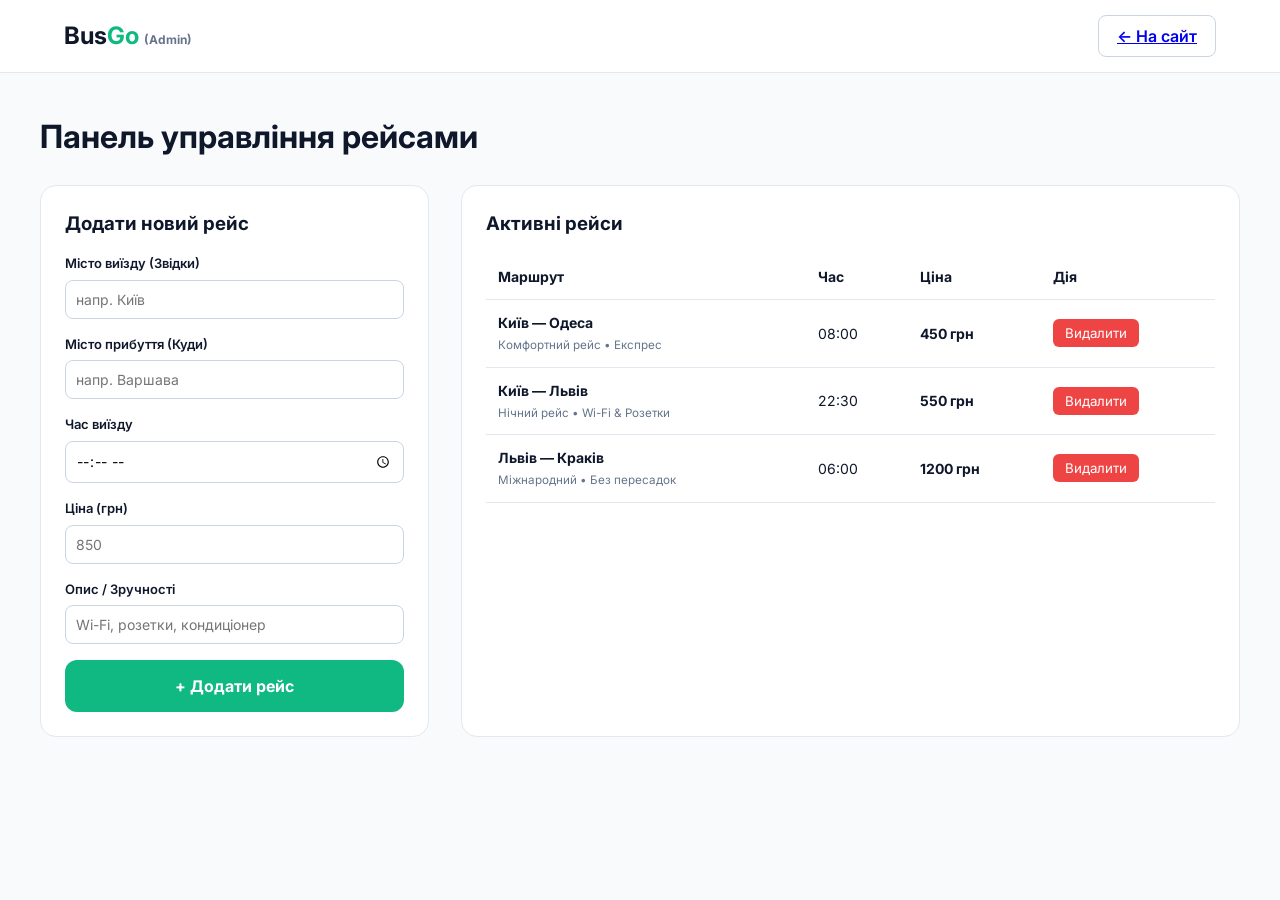
==== admin.html @ 054e5597 "Add files via upload" ====
<!DOCTYPE html>
<html lang="uk">
<head>
    <meta charset="UTF-8">
    <meta name="viewport" content="width=device-width, initial-scale=1.0">
    <title>BusGo — Адмін-панель</title>
    <link href="https://fonts.googleapis.com/css2?family=Inter:wght@400;500;600;700&display=swap" rel="stylesheet">
    <link rel="stylesheet" href="styles.css">
    <style>
        .admin-container { padding: 40px 0; }
        .admin-grid { display: grid; grid-template-columns: 1fr 2fr; gap: 32px; }
        .admin-card { background: #fff; padding: 24px; border-radius: 16px; border: 1px solid #e2e8f0; }
        .form-group { margin-bottom: 16px; }
        .form-group label { display: block; font-size: 13px; font-weight: 600; margin-bottom: 6px; }
        .form-group input, .form-group select { width: 100%; padding: 10px; border: 1px solid #cbd5e1; border-radius: 8px; font-size: 14px; }
        .route-table { width: 100%; border-collapse: collapse; margin-top: 16px; }
        .route-table th, .route-table td { padding: 12px; text-align: left; border-bottom: 1px solid #e2e8f0; font-size: 14px; }
        .btn-delete { background: #ef4444; color: white; border: none; padding: 6px 12px; border-radius: 6px; cursor: pointer; }
    </style>
</head>
<body>

    <header class="navbar">
        <div class="container navbar-container">
            <a href="index.html" class="logo">Bus<span>Go</span> <small style="font-size: 12px; color: #64748b;">(Admin)</small></a>
            <a href="index.html" class="btn-secondary">← На сайт</a>
        </div>
    </header>

    <div class="container admin-container">
        <h1 style="margin-bottom: 24px;">Панель управління рейсами</h1>
        
        <div class="admin-grid">
            <!-- Форма додавання нового рейсу -->
            <div class="admin-card">
                <h3>Додати новий рейс</h3>
                <form id="add-route-form" style="margin-top: 16px;">
                    <div class="form-group">
                        <label>Місто виїзду (Звідки)</label>
                        <input type="text" id="admin-from" placeholder="напр. Київ" required>
                    </div>
                    <div class="form-group">
                        <label>Місто прибуття (Куди)</label>
                        <input type="text" id="admin-to" placeholder="напр. Варшава" required>
                    </div>
                    <div class="form-group">
                        <label>Час виїзду</label>
                        <input type="time" id="admin-time" required>
                    </div>
                    <div class="form-group">
                        <label>Ціна (грн)</label>
                        <input type="number" id="admin-price" placeholder="850" required>
                    </div>
                    <div class="form-group">
                        <label>Опис / Зручності</label>
                        <input type="text" id="admin-desc" placeholder="Wi-Fi, розетки, кондиціонер">
                    </div>
                    <button type="submit" class="btn-primary" style="width: 100%;">+ Додати рейс</button>
                </form>
            </div>

            <!-- Таблиця наявних рейсів -->
            <div class="admin-card">
                <h3>Активні рейси</h3>
                <table class="route-table">
                    <thead>
                        <tr>
                            <th>Маршрут</th>
                            <th>Час</th>
                            <th>Ціна</th>
                            <th>Дія</th>
                        </tr>
                    </thead>
                    <tbody id="routes-list">
                        <!-- Сюди скрипт буде додавати нові рейси -->
                    </tbody>
                </table>
            </div>
        </div>
    </div>

    <script>
        // Логіка збереження рейсів у localStorage
        const defaultRoutes = [
            { id: 1, from: 'Київ', to: 'Одеса', time: '08:00', price: 450, desc: 'Комфортний рейс • Експрес' },
            { id: 2, from: 'Київ', to: 'Львів', time: '22:30', price: 550, desc: 'Нічний рейс • Wi-Fi & Розетки' },
            { id: 3, from: 'Львів', to: 'Краків', time: '06:00', price: 1200, desc: 'Міжнародний • Без пересадок' }
        ];

        function getRoutes() {
            const saved = localStorage.getItem('bus_routes');
            return saved ? JSON.parse(saved) : defaultRoutes;
        }

        function renderRoutes() {
            const routes = getRoutes();
            const tbody = document.getElementById('routes-list');
            tbody.innerHTML = '';

            routes.forEach(route => {
                const tr = document.createElement('tr');
                tr.innerHTML = `
                    <td><strong>${route.from} — ${route.to}</strong><br><small style="color: #64748b;">${route.desc}</small></td>
                    <td>${route.time}</td>
                    <td><strong>${route.price} грн</strong></td>
                    <td><button class="btn-delete" onclick="deleteRoute(${route.id})">Видалити</button></td>
                `;
                tbody.appendChild(tr);
            });
        }

        document.getElementById('add-route-form').addEventListener('submit', (e) => {
            e.preventDefault();
            const routes = getRoutes();
            const newRoute = {
                id: Date.now(),
                from: document.getElementById('admin-from').value,
                to: document.getElementById('admin-to').value,
                time: document.getElementById('admin-time').value,
                price: Number(document.getElementById('admin-price').value),
                desc: document.getElementById('admin-desc').value || 'Стандартний рейс'
            };
            routes.push(newRoute);
            localStorage.setItem('bus_routes', JSON.stringify(routes));
            renderRoutes();
            e.target.reset();
        });

        function deleteRoute(id) {
            let routes = getRoutes();
            routes = routes.filter(r => r.id !== id);
            localStorage.setItem('bus_routes', JSON.stringify(routes));
            renderRoutes();
        }

        renderRoutes();
    </script>
</body>
</html>
---- styles.css ----
/* Основні скидання та шрифти */
* {
    margin: 0;
    padding: 0;
    box-sizing: border-box;
    font-family: 'Inter', sans-serif;
}

body {
    background-color: #f8fafc;
    color: #0f172a;
    line-height: 1.5;
}

.container {
    max-width: 1200px;
    margin: 0 auto;
    padding: 0 24px;
}

/* Шапка (Navbar) */
.navbar {
    background-color: #ffffff;
    border-bottom: 1px solid #e2e8f0;
    position: sticky;
    top: 0;
    z-index: 100;
}

.navbar-container {
    display: flex;
    justify-content: space-between;
    align-items: center;
    height: 72px;
}

.logo {
    font-size: 24px;
    font-weight: 700;
    color: #0f172a;
    text-decoration: none;
}

.logo span {
    color: #10b981;
}

.nav-links {
    display: flex;
    gap: 32px;
}

.nav-links a {
    text-decoration: none;
    color: #64748b;
    font-weight: 500;
    transition: color 0.2s;
}

.nav-links a:hover, .nav-links a.active {
    color: #0f172a;
}

.btn-secondary {
    background: transparent;
    border: 1px solid #cbd5e1;
    padding: 8px 18px;
    border-radius: 8px;
    font-weight: 600;
    cursor: pointer;
    transition: all 0.2s;
}

.btn-secondary:hover {
    background-color: #f1f5f9;
}

/* Секція Hero */
.hero-section {
    padding: 60px 0 40px;
    background: linear-gradient(180deg, #ffffff 0%, #f8fafc 100%);
}

.hero-title {
    font-size: 48px;
    font-weight: 800;
    line-height: 1.15;
    text-align: center;
    margin-bottom: 40px;
    color: #1e293b;
}

.hero-title span {
    color: #94a3b8;
    font-weight: 600;
}

/* Блок пошуку */
.search-card {
    background-color: #0f172a;
    padding: 24px;
    border-radius: 20px;
    box-shadow: 0 20px 25px -5px rgba(0, 0, 0, 0.1);
}

.search-form {
    display: grid;
    grid-template-columns: 2fr auto 2fr 1.5fr 1.5fr 1.5fr;
    gap: 12px;
    align-items: center;
}

.input-group {
    display: flex;
    flex-direction: column;
    background-color: #ffffff;
    padding: 10px 16px;
    border-radius: 12px;
}

.input-group label {
    font-size: 11px;
    text-transform: uppercase;
    font-weight: 700;
    color: #64748b;
    margin-bottom: 4px;
}

.input-group input {
    border: none;
    outline: none;
    font-size: 15px;
    font-weight: 600;
    color: #0f172a;
    width: 100%;
}

.swap-btn {
    background-color: #1e293b;
    color: #ffffff;
    border: none;
    width: 40px;
    height: 40px;
    border-radius: 50%;
    cursor: pointer;
    font-size: 16px;
    display: flex;
    align-items: center;
    justify-content: center;
    transition: background 0.2s;
}

.swap-btn:hover {
    background-color: #334155;
}

.btn-primary {
    background-color: #10b981;
    color: #ffffff;
    border: none;
    padding: 16px;
    border-radius: 12px;
    font-weight: 700;
    font-size: 16px;
    cursor: pointer;
    transition: background 0.2s;
    height: 100%;
}

.btn-primary:hover {
    background-color: #059669;
}

/* Популярні маршрути */
.routes-section {
    padding: 60px 0;
}

.section-header {
    display: flex;
    justify-content: space-between;
    align-items: center;
    margin-bottom: 32px;
}

.section-header h2 {
    font-size: 28px;
    font-weight: 700;
}

.nav-arrow {
    background: #ffffff;
    border: 1px solid #e2e8f0;
    width: 40px;
    height: 40px;
    border-radius: 50%;
    cursor: pointer;
    margin-left: 8px;
    font-size: 16px;
}

.routes-grid {
    display: grid;
    grid-template-columns: repeat(auto-fit, minmax(300px, 1fr));
    gap: 24px;
}

.route-card {
    background-color: #ffffff;
    border-radius: 16px;
    overflow: hidden;
    border: 1px solid #f1f5f9;
    box-shadow: 0 4px 6px -1px rgba(0, 0, 0, 0.05);
    transition: transform 0.2s, box-shadow 0.2s;
}

.route-card:hover {
    transform: translateY(-4px);
    box-shadow: 0 12px 20px -5px rgba(0, 0, 0, 0.1);
}

.card-image {
    height: 180px;
    background-size: cover;
    background-position: center;
    position: relative;
    padding: 16px;
}

.fav-btn {
    position: absolute;
    top: 16px;
    right: 16px;
    background: rgba(255, 255, 255, 0.8);
    backdrop-filter: blur(4px);
    border: none;
    width: 36px;
    height: 36px;
    border-radius: 50%;
    cursor: pointer;
}

.card-content {
    padding: 20px;
}

.card-header {
    display: flex;
    justify-content: space-between;
    align-items: center;
    margin-bottom: 6px;
}

.card-header h3 {
    font-size: 18px;
    font-weight: 700;
}

.price {
    font-size: 18px;
    font-weight: 700;
    color: #10b981;
}

.card-subtitle {
    font-size: 13px;
    color: #64748b;
    margin-bottom: 16px;
}

.card-footer {
    display: flex;
    justify-content: space-between;
    align-items: center;
}

.badge {
    background-color: #ecfdf5;
    color: #047857;
    font-size: 12px;
    font-weight: 600;
    padding: 6px 12px;
    border-radius: 20px;
}

.arrow-link {
    text-decoration: none;
    color: #0f172a;
    font-weight: 700;
    font-size: 18px;
}

/* Footer */
.footer {
    background-color: #ffffff;
    border-top: 1px solid #e2e8f0;
    padding: 24px 0;
    margin-top: 60px;
}

.footer-container {
    display: flex;
    justify-content: space-between;
    color: #64748b;
    font-size: 14px;
}

.footer-links a {
    color: #64748b;
    text-decoration: none;
    margin-left: 20px;
}

/* Адаптивність під мобільні пристрої */
@media (max-width: 900px) {
    .search-form {
        grid-template-columns: 1fr;
    }
    .swap-btn {
        margin: 0 auto;
        transform: rotate(90deg);
    }
    .hero-title {
        font-size: 32px;
    }
}
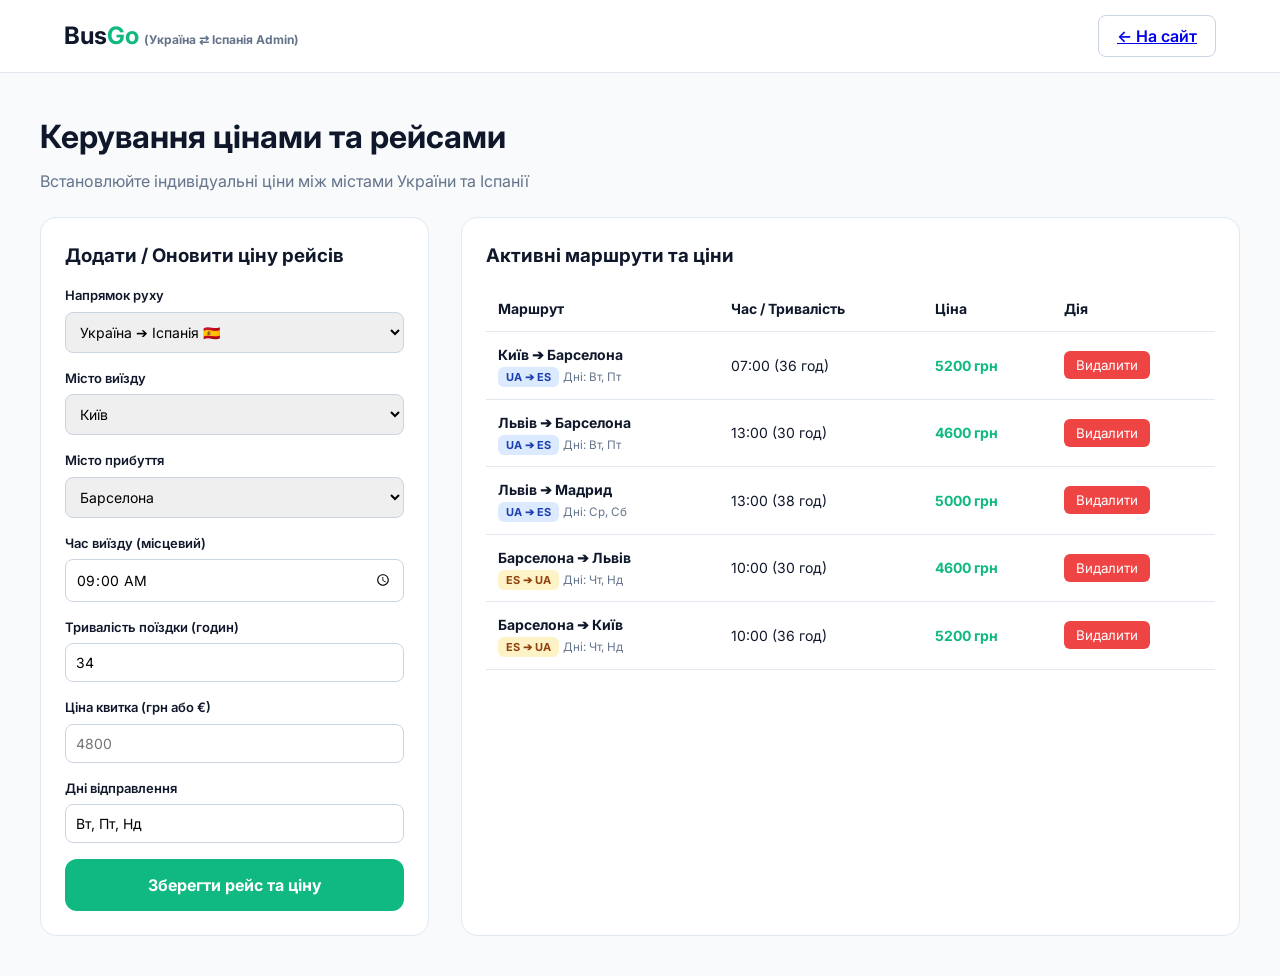
==== commit 719b05d6: "Update admin.html" ====
--- a/admin.html
+++ b/admin.html
@@ -3,7 +3,7 @@
 <head>
     <meta charset="UTF-8">
     <meta name="viewport" content="width=device-width, initial-scale=1.0">
-    <title>BusGo — Адмін-панель</title>
+    <title>BusGo — Управління рейсами Україна ⇄ Іспанія</title>
     <link href="https://fonts.googleapis.com/css2?family=Inter:wght@400;500;600;700&display=swap" rel="stylesheet">
     <link rel="stylesheet" href="styles.css">
     <style>
@@ -16,79 +16,118 @@
         .route-table { width: 100%; border-collapse: collapse; margin-top: 16px; }
         .route-table th, .route-table td { padding: 12px; text-align: left; border-bottom: 1px solid #e2e8f0; font-size: 14px; }
         .btn-delete { background: #ef4444; color: white; border: none; padding: 6px 12px; border-radius: 6px; cursor: pointer; }
+        .badge-country { font-size: 11px; padding: 3px 8px; border-radius: 6px; font-weight: 700; }
+        .badge-ua { background: #dbeafe; color: #1e40af; }
+        .badge-es { background: #fef3c7; color: #92400e; }
     </style>
 </head>
 <body>
 
     <header class="navbar">
         <div class="container navbar-container">
-            <a href="index.html" class="logo">Bus<span>Go</span> <small style="font-size: 12px; color: #64748b;">(Admin)</small></a>
+            <a href="index.html" class="logo">Bus<span>Go</span> <small style="font-size: 12px; color: #64748b;">(Україна ⇄ Іспанія Admin)</small></a>
             <a href="index.html" class="btn-secondary">← На сайт</a>
         </div>
     </header>
 
     <div class="container admin-container">
-        <h1 style="margin-bottom: 24px;">Панель управління рейсами</h1>
+        <h1 style="margin-bottom: 8px;">Керування цінами та рейсами</h1>
+        <p style="color: #64748b; margin-bottom: 24px;">Встановлюйте індивідуальні ціни між містами України та Іспанії</p>
         
         <div class="admin-grid">
-            <!-- Форма додавання нового рейсу -->
+            <!-- Форма додавання ціни між містами -->
             <div class="admin-card">
-                <h3>Додати новий рейс</h3>
+                <h3>Додати / Оновити ціну рейсів</h3>
                 <form id="add-route-form" style="margin-top: 16px;">
                     <div class="form-group">
-                        <label>Місто виїзду (Звідки)</label>
-                        <input type="text" id="admin-from" placeholder="напр. Київ" required>
+                        <label>Напрямок руху</label>
+                        <select id="direction-select" onchange="updateCityDropdowns()">
+                            <option value="UA_ES">Україна ➔ Іспанія 🇪🇸</option>
+                            <option value="ES_UA">Іспанія 🇪🇸 ➔ Україна 🇺🇦</option>
+                        </select>
                     </div>
+
                     <div class="form-group">
-                        <label>Місто прибуття (Куди)</label>
-                        <input type="text" id="admin-to" placeholder="напр. Варшава" required>
+                        <label>Місто виїзду</label>
+                        <select id="admin-from" required></select>
                     </div>
+
                     <div class="form-group">
-                        <label>Час виїзду</label>
-                        <input type="time" id="admin-time" required>
+                        <label>Місто прибуття</label>
+                        <select id="admin-to" required></select>
                     </div>
+
                     <div class="form-group">
-                        <label>Ціна (грн)</label>
-                        <input type="number" id="admin-price" placeholder="850" required>
+                        <label>Час виїзду (місцевий)</label>
+                        <input type="time" id="admin-time" value="09:00" required>
                     </div>
+
                     <div class="form-group">
-                        <label>Опис / Зручності</label>
-                        <input type="text" id="admin-desc" placeholder="Wi-Fi, розетки, кондиціонер">
+                        <label>Тривалість поїздки (годин)</label>
+                        <input type="number" id="admin-duration" placeholder="32" value="34" required>
                     </div>
-                    <button type="submit" class="btn-primary" style="width: 100%;">+ Додати рейс</button>
+
+                    <div class="form-group">
+                        <label>Ціна квитка (грн або €)</label>
+                        <input type="number" id="admin-price" placeholder="4800" required>
+                    </div>
+
+                    <div class="form-group">
+                        <label>Дні відправлення</label>
+                        <input type="text" id="admin-days" placeholder="Вівторок, П'ятниця" value="Вт, Пт, Нд">
+                    </div>
+
+                    <button type="submit" class="btn-primary" style="width: 100%;">Зберегти рейс та ціну</button>
                 </form>
             </div>
 
-            <!-- Таблиця наявних рейсів -->
+            <!-- Таблиця наявних цінових зв'язків -->
             <div class="admin-card">
-                <h3>Активні рейси</h3>
+                <h3>Активні маршрути та ціни</h3>
                 <table class="route-table">
                     <thead>
                         <tr>
                             <th>Маршрут</th>
-                            <th>Час</th>
+                            <th>Час / Тривалість</th>
                             <th>Ціна</th>
                             <th>Дія</th>
                         </tr>
                     </thead>
-                    <tbody id="routes-list">
-                        <!-- Сюди скрипт буде додавати нові рейси -->
-                    </tbody>
+                    <tbody id="routes-list"></tbody>
                 </table>
             </div>
         </div>
     </div>
 
     <script>
-        // Логіка збереження рейсів у localStorage
+        const ukraineCities = ['Київ', 'Львів', 'Житомир', 'Рівне', 'Тернопіль', 'Івано-Франківськ', 'Ужгород'];
+        const spainCities = ['Барселона', 'Мадрид', 'Валенсія', 'Аліканте', 'Жирона', 'Мурсія', 'Малага'];
+
         const defaultRoutes = [
-            { id: 1, from: 'Київ', to: 'Одеса', time: '08:00', price: 450, desc: 'Комфортний рейс • Експрес' },
-            { id: 2, from: 'Київ', to: 'Львів', time: '22:30', price: 550, desc: 'Нічний рейс • Wi-Fi & Розетки' },
-            { id: 3, from: 'Львів', to: 'Краків', time: '06:00', price: 1200, desc: 'Міжнародний • Без пересадок' }
+            { id: 1, from: 'Київ', to: 'Барселона', time: '07:00', duration: 36, price: 5200, days: 'Вт, Пт', dir: 'UA_ES' },
+            { id: 2, from: 'Львів', to: 'Барселона', time: '13:00', duration: 30, price: 4600, days: 'Вт, Пт', dir: 'UA_ES' },
+            { id: 3, from: 'Львів', to: 'Мадрид', time: '13:00', duration: 38, price: 5000, days: 'Ср, Сб', dir: 'UA_ES' },
+            { id: 4, from: 'Барселона', to: 'Львів', time: '10:00', duration: 30, price: 4600, days: 'Чт, Нд', dir: 'ES_UA' },
+            { id: 5, from: 'Барселона', to: 'Київ', time: '10:00', duration: 36, price: 5200, days: 'Чт, Нд', dir: 'ES_UA' }
         ];
 
+        function updateCityDropdowns() {
+            const dir = document.getElementById('direction-select').value;
+            const fromSelect = document.getElementById('admin-from');
+            const toSelect = document.getElementById('admin-to');
+
+            fromSelect.innerHTML = '';
+            toSelect.innerHTML = '';
+
+            const fromList = dir === 'UA_ES' ? ukraineCities : spainCities;
+            const toList = dir === 'UA_ES' ? spainCities : ukraineCities;
+
+            fromList.forEach(c => fromSelect.innerHTML += `<option value="${c}">${c}</option>`);
+            toList.forEach(c => toSelect.innerHTML += `<option value="${c}">${c}</option>`);
+        }
+
         function getRoutes() {
-            const saved = localStorage.getItem('bus_routes');
+            const saved = localStorage.getItem('bus_routes_es');
             return saved ? JSON.parse(saved) : defaultRoutes;
         }
 
@@ -99,10 +138,15 @@
 
             routes.forEach(route => {
                 const tr = document.createElement('tr');
+                const isUAtoES = route.dir === 'UA_ES';
                 tr.innerHTML = `
-                    <td><strong>${route.from} — ${route.to}</strong><br><small style="color: #64748b;">${route.desc}</small></td>
-                    <td>${route.time}</td>
-                    <td><strong>${route.price} грн</strong></td>
+                    <td>
+                        <strong>${route.from} ➔ ${route.to}</strong><br>
+                        <span class="badge-country ${isUAtoES ? 'badge-ua' : 'badge-es'}">${isUAtoES ? 'UA ➔ ES' : 'ES ➔ UA'}</span>
+                        <small style="color: #64748b;">Дні: ${route.days}</small>
+                    </td>
+                    <td>${route.time} (${route.duration} год)</td>
+                    <td><strong style="color: #10b981;">${route.price} грн</strong></td>
                     <td><button class="btn-delete" onclick="deleteRoute(${route.id})">Видалити</button></td>
                 `;
                 tbody.appendChild(tr);
@@ -112,28 +156,31 @@
         document.getElementById('add-route-form').addEventListener('submit', (e) => {
             e.preventDefault();
             const routes = getRoutes();
+            const dir = document.getElementById('direction-select').value;
             const newRoute = {
                 id: Date.now(),
                 from: document.getElementById('admin-from').value,
                 to: document.getElementById('admin-to').value,
                 time: document.getElementById('admin-time').value,
+                duration: Number(document.getElementById('admin-duration').value),
                 price: Number(document.getElementById('admin-price').value),
-                desc: document.getElementById('admin-desc').value || 'Стандартний рейс'
+                days: document.getElementById('admin-days').value,
+                dir: dir
             };
             routes.push(newRoute);
-            localStorage.setItem('bus_routes', JSON.stringify(routes));
+            localStorage.setItem('bus_routes_es', JSON.stringify(routes));
             renderRoutes();
-            e.target.reset();
         });
 
         function deleteRoute(id) {
             let routes = getRoutes();
             routes = routes.filter(r => r.id !== id);
-            localStorage.setItem('bus_routes', JSON.stringify(routes));
+            localStorage.setItem('bus_routes_es', JSON.stringify(routes));
             renderRoutes();
         }
 
+        updateCityDropdowns();
         renderRoutes();
     </script>
 </body>
-</html>+</html>
--- a/styles.css
+++ b/styles.css
@@ -323,4 +323,77 @@
     .hero-title {
         font-size: 32px;
     }
-}+}
+/* Додаткові блоки для інформації */
+.section-title {
+    font-size: 32px;
+    font-weight: 800;
+    text-align: center;
+    margin-bottom: 40px;
+    color: #0f172a;
+}
+
+.info-section, .steps-section, .reviews-section {
+    padding: 60px 0;
+}
+
+.features-grid, .steps-grid, .reviews-grid {
+    display: grid;
+    grid-template-columns: repeat(auto-fit, minmax(280px, 1fr));
+    gap: 24px;
+}
+
+.feature-card, .step-card, .review-card {
+    background: #ffffff;
+    padding: 32px;
+    border-radius: 16px;
+    border: 1px solid #e2e8f0;
+}
+
+.feature-icon {
+    font-size: 36px;
+    margin-bottom: 16px;
+}
+
+.feature-card h3, .step-card h3 {
+    font-size: 20px;
+    font-weight: 700;
+    margin-bottom: 12px;
+}
+
+.feature-card p, .step-card p, .review-text {
+    color: #64748b;
+    font-size: 15px;
+}
+
+.step-number {
+    font-size: 40px;
+    font-weight: 800;
+    color: #10b981;
+    display: block;
+    margin-bottom: 8px;
+}
+
+.reviews-section {
+    background-color: #f1f5f9;
+}
+
+.review-card {
+    border: none;
+    box-shadow: 0 4px 6px -1px rgba(0,0,0,0.05);
+}
+
+.review-author {
+    margin-top: 20px;
+    display: flex;
+    flex-direction: column;
+}
+
+.review-author strong {
+    color: #0f172a;
+}
+
+.review-author span {
+    font-size: 13px;
+    color: #94a3b8;
+}
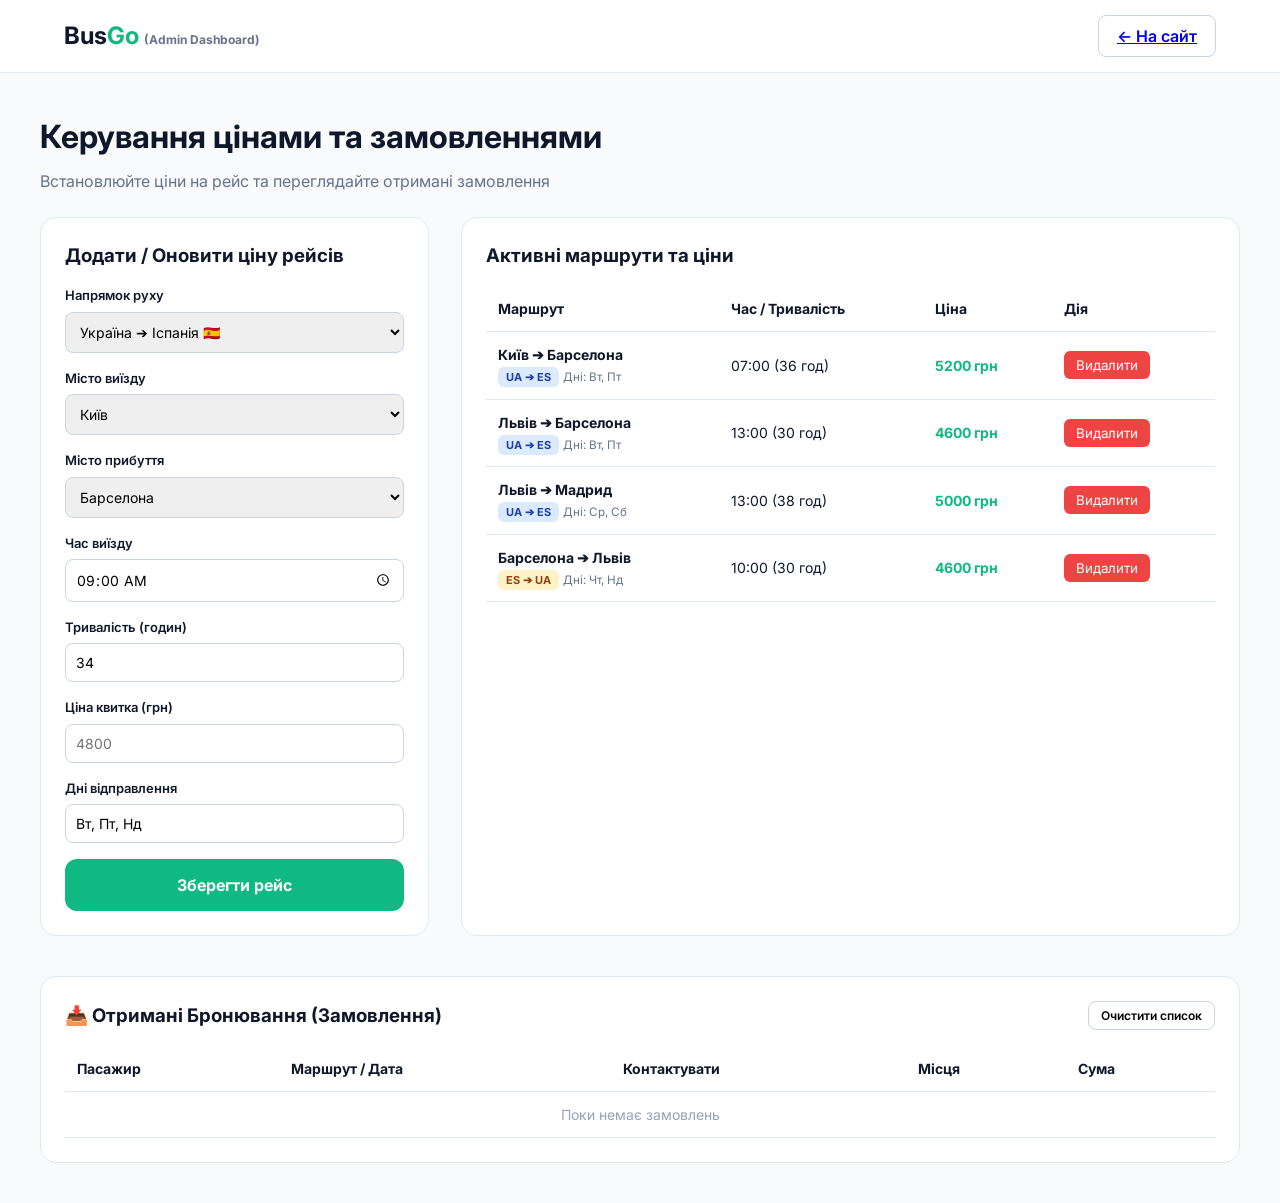
==== commit ebd955e7: "Update admin.html" ====
--- a/admin.html
+++ b/admin.html
@@ -3,12 +3,12 @@
 <head>
     <meta charset="UTF-8">
     <meta name="viewport" content="width=device-width, initial-scale=1.0">
-    <title>BusGo — Управління рейсами Україна ⇄ Іспанія</title>
+    <title>BusGo — Панель управління</title>
     <link href="https://fonts.googleapis.com/css2?family=Inter:wght@400;500;600;700&display=swap" rel="stylesheet">
     <link rel="stylesheet" href="styles.css">
     <style>
         .admin-container { padding: 40px 0; }
-        .admin-grid { display: grid; grid-template-columns: 1fr 2fr; gap: 32px; }
+        .admin-grid { display: grid; grid-template-columns: 1fr 2fr; gap: 32px; margin-bottom: 40px; }
         .admin-card { background: #fff; padding: 24px; border-radius: 16px; border: 1px solid #e2e8f0; }
         .form-group { margin-bottom: 16px; }
         .form-group label { display: block; font-size: 13px; font-weight: 600; margin-bottom: 6px; }
@@ -25,17 +25,17 @@
 
     <header class="navbar">
         <div class="container navbar-container">
-            <a href="index.html" class="logo">Bus<span>Go</span> <small style="font-size: 12px; color: #64748b;">(Україна ⇄ Іспанія Admin)</small></a>
+            <a href="index.html" class="logo">Bus<span>Go</span> <small style="font-size: 12px; color: #64748b;">(Admin Dashboard)</small></a>
             <a href="index.html" class="btn-secondary">← На сайт</a>
         </div>
     </header>
 
     <div class="container admin-container">
-        <h1 style="margin-bottom: 8px;">Керування цінами та рейсами</h1>
-        <p style="color: #64748b; margin-bottom: 24px;">Встановлюйте індивідуальні ціни між містами України та Іспанії</p>
+        <h1 style="margin-bottom: 8px;">Керування цінами та замовленнями</h1>
+        <p style="color: #64748b; margin-bottom: 24px;">Встановлюйте ціни на рейс та переглядайте отримані замовлення</p>
         
         <div class="admin-grid">
-            <!-- Форма додавання ціни між містами -->
+            <!-- Форма -->
             <div class="admin-card">
                 <h3>Додати / Оновити ціну рейсів</h3>
                 <form id="add-route-form" style="margin-top: 16px;">
@@ -58,30 +58,30 @@
                     </div>
 
                     <div class="form-group">
-                        <label>Час виїзду (місцевий)</label>
+                        <label>Час виїзду</label>
                         <input type="time" id="admin-time" value="09:00" required>
                     </div>
 
                     <div class="form-group">
-                        <label>Тривалість поїздки (годин)</label>
-                        <input type="number" id="admin-duration" placeholder="32" value="34" required>
-                    </div>
-
-                    <div class="form-group">
-                        <label>Ціна квитка (грн або €)</label>
+                        <label>Тривалість (годин)</label>
+                        <input type="number" id="admin-duration" value="34" required>
+                    </div>
+
+                    <div class="form-group">
+                        <label>Ціна квитка (грн)</label>
                         <input type="number" id="admin-price" placeholder="4800" required>
                     </div>
 
                     <div class="form-group">
                         <label>Дні відправлення</label>
-                        <input type="text" id="admin-days" placeholder="Вівторок, П'ятниця" value="Вт, Пт, Нд">
-                    </div>
-
-                    <button type="submit" class="btn-primary" style="width: 100%;">Зберегти рейс та ціну</button>
+                        <input type="text" id="admin-days" value="Вт, Пт, Нд">
+                    </div>
+
+                    <button type="submit" class="btn-primary" style="width: 100%;">Зберегти рейс</button>
                 </form>
             </div>
 
-            <!-- Таблиця наявних цінових зв'язків -->
+            <!-- Таблиця рейсів -->
             <div class="admin-card">
                 <h3>Активні маршрути та ціни</h3>
                 <table class="route-table">
@@ -97,6 +97,26 @@
                 </table>
             </div>
         </div>
+
+        <!-- Таблиця отриманих замовлень -->
+        <div class="admin-card">
+            <div style="display: flex; justify-content: space-between; align-items: center;">
+                <h3>📥 Отримані Бронювання (Замовлення)</h3>
+                <button onclick="clearBookings()" class="btn-secondary" style="font-size: 12px; padding: 6px 12px;">Очистити список</button>
+            </div>
+            <table class="route-table">
+                <thead>
+                    <tr>
+                        <th>Пасажир</th>
+                        <th>Маршрут / Дата</th>
+                        <th>Контактувати</th>
+                        <th>Місця</th>
+                        <th>Сума</th>
+                    </tr>
+                </thead>
+                <tbody id="bookings-list"></tbody>
+            </table>
+        </div>
     </div>
 
     <script>
@@ -107,8 +127,7 @@
             { id: 1, from: 'Київ', to: 'Барселона', time: '07:00', duration: 36, price: 5200, days: 'Вт, Пт', dir: 'UA_ES' },
             { id: 2, from: 'Львів', to: 'Барселона', time: '13:00', duration: 30, price: 4600, days: 'Вт, Пт', dir: 'UA_ES' },
             { id: 3, from: 'Львів', to: 'Мадрид', time: '13:00', duration: 38, price: 5000, days: 'Ср, Сб', dir: 'UA_ES' },
-            { id: 4, from: 'Барселона', to: 'Львів', time: '10:00', duration: 30, price: 4600, days: 'Чт, Нд', dir: 'ES_UA' },
-            { id: 5, from: 'Барселона', to: 'Київ', time: '10:00', duration: 36, price: 5200, days: 'Чт, Нд', dir: 'ES_UA' }
+            { id: 4, from: 'Барселона', to: 'Львів', time: '10:00', duration: 30, price: 4600, days: 'Чт, Нд', dir: 'ES_UA' }
         ];
 
         function updateCityDropdowns() {
@@ -148,6 +167,30 @@
                     <td>${route.time} (${route.duration} год)</td>
                     <td><strong style="color: #10b981;">${route.price} грн</strong></td>
                     <td><button class="btn-delete" onclick="deleteRoute(${route.id})">Видалити</button></td>
+                `;
+                tbody.appendChild(tr);
+            });
+        }
+
+        function renderBookings() {
+            const saved = localStorage.getItem('bus_user_bookings');
+            const bookings = saved ? JSON.parse(saved) : [];
+            const tbody = document.getElementById('bookings-list');
+            tbody.innerHTML = '';
+
+            if (bookings.length === 0) {
+                tbody.innerHTML = `<tr><td colspan="5" style="text-align: center; color: #94a3b8;">Поки немає замовлень</td></tr>`;
+                return;
+            }
+
+            bookings.reverse().forEach(b => {
+                const tr = document.createElement('tr');
+                tr.innerHTML = `
+                    <td><strong>${b.fname} ${b.lname}</strong></td>
+                    <td>${b.from} ➔ ${b.to}<br><small style="color:#64748b;">Дата: ${b.date}</small></td>
+                    <td>${b.phone}<br><small style="color:#64748b;">${b.email}</small></td>
+                    <td><span class="badge-country badge-ua">№ ${b.seats.join(', ')}</span></td>
+                    <td><strong style="color:#10b981;">${b.totalPrice} грн</strong></td>
                 `;
                 tbody.appendChild(tr);
             });
@@ -179,8 +222,16 @@
             renderRoutes();
         }
 
+        function clearBookings() {
+            if (confirm('Видалити всі замовлення зі списку?')) {
+                localStorage.removeItem('bus_user_bookings');
+                renderBookings();
+            }
+        }
+
         updateCityDropdowns();
         renderRoutes();
+        renderBookings();
     </script>
 </body>
 </html>
